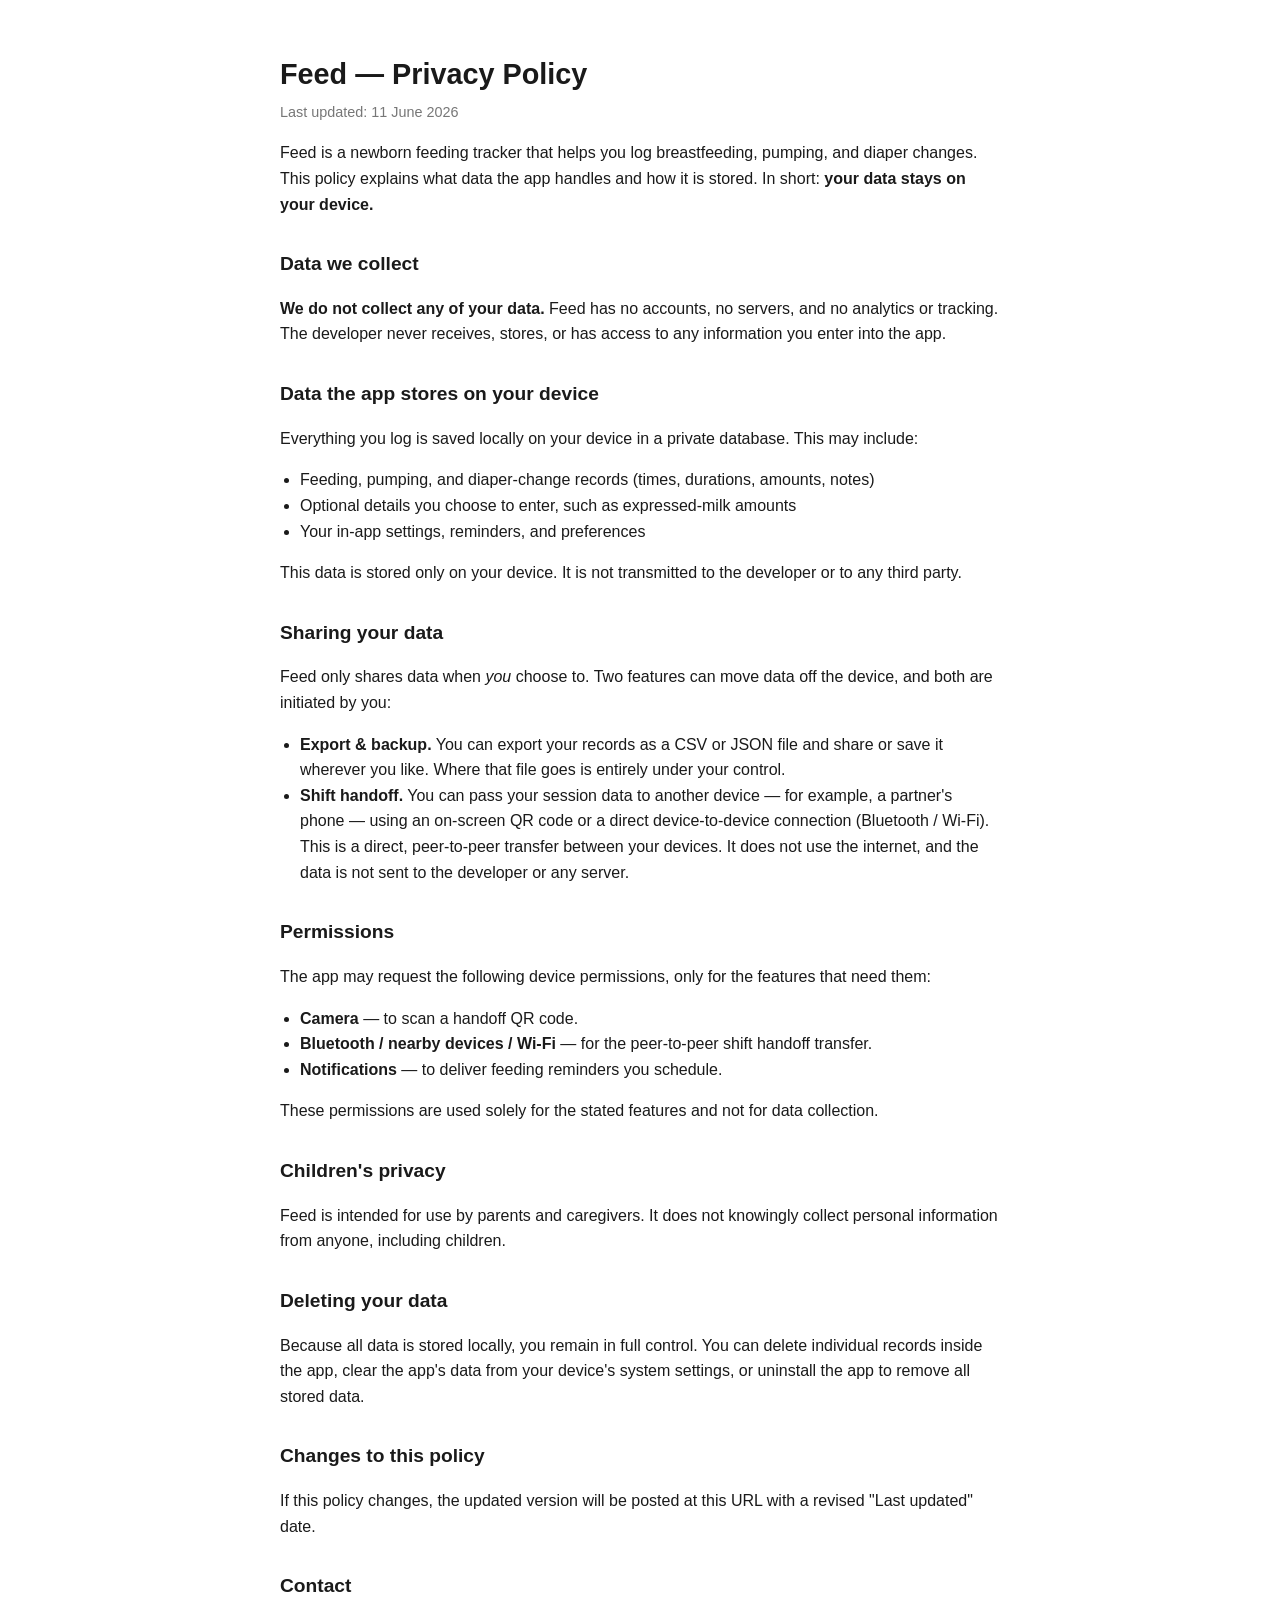
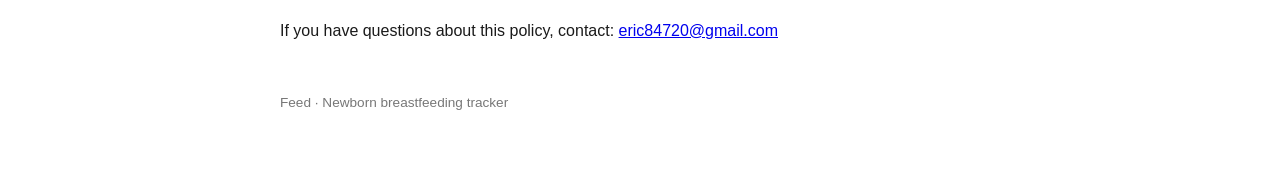
==== index.html @ eed96d65 "Add Feed privacy policy" ====
<!DOCTYPE html>
<html lang="en">
<head>
  <meta charset="utf-8" />
  <meta name="viewport" content="width=device-width, initial-scale=1" />
  <title>Feed — Privacy Policy</title>
  <style>
    :root { color-scheme: light dark; }
    body {
      font-family: -apple-system, BlinkMacSystemFont, "Segoe UI", Roboto, Helvetica, Arial, sans-serif;
      line-height: 1.6;
      max-width: 720px;
      margin: 0 auto;
      padding: 2rem 1.25rem 4rem;
      color: #1a1a1a;
      background: #ffffff;
    }
    @media (prefers-color-scheme: dark) {
      body { color: #e6e6e6; background: #161616; }
      a { color: #8ab4f8; }
      code { background: #2a2a2a; }
    }
    h1 { font-size: 1.8rem; margin-bottom: 0.25rem; }
    h2 { font-size: 1.2rem; margin-top: 2rem; }
    .updated { color: #777; font-size: 0.9rem; margin-top: 0; }
    code { background: #f0f0f0; padding: 0.1rem 0.3rem; border-radius: 4px; font-size: 0.9em; }
    ul { padding-left: 1.25rem; }
    footer { margin-top: 3rem; font-size: 0.85rem; color: #777; }
  </style>
</head>
<body>
  <h1>Feed — Privacy Policy</h1>
  <p class="updated">Last updated: 11 June 2026</p>

  <p>
    Feed is a newborn feeding tracker that helps you log breastfeeding,
    pumping, and diaper changes. This policy explains what data the app
    handles and how it is stored. In short: <strong>your data stays on your
    device.</strong>
  </p>

  <h2>Data we collect</h2>
  <p>
    <strong>We do not collect any of your data.</strong> Feed has no accounts,
    no servers, and no analytics or tracking. The developer never receives,
    stores, or has access to any information you enter into the app.
  </p>

  <h2>Data the app stores on your device</h2>
  <p>
    Everything you log is saved locally on your device in a private database.
    This may include:
  </p>
  <ul>
    <li>Feeding, pumping, and diaper-change records (times, durations, amounts, notes)</li>
    <li>Optional details you choose to enter, such as expressed-milk amounts</li>
    <li>Your in-app settings, reminders, and preferences</li>
  </ul>
  <p>
    This data is stored only on your device. It is not transmitted to the
    developer or to any third party.
  </p>

  <h2>Sharing your data</h2>
  <p>
    Feed only shares data when <em>you</em> choose to. Two features can move
    data off the device, and both are initiated by you:
  </p>
  <ul>
    <li>
      <strong>Export &amp; backup.</strong> You can export your records as a
      CSV or JSON file and share or save it wherever you like. Where that file
      goes is entirely under your control.
    </li>
    <li>
      <strong>Shift handoff.</strong> You can pass your session data to another
      device — for example, a partner's phone — using an on-screen QR code or a
      direct device-to-device connection (Bluetooth / Wi-Fi). This is a direct,
      peer-to-peer transfer between your devices. It does not use the internet,
      and the data is not sent to the developer or any server.
    </li>
  </ul>

  <h2>Permissions</h2>
  <p>The app may request the following device permissions, only for the features that need them:</p>
  <ul>
    <li><strong>Camera</strong> — to scan a handoff QR code.</li>
    <li><strong>Bluetooth / nearby devices / Wi-Fi</strong> — for the peer-to-peer shift handoff transfer.</li>
    <li><strong>Notifications</strong> — to deliver feeding reminders you schedule.</li>
  </ul>
  <p>These permissions are used solely for the stated features and not for data collection.</p>

  <h2>Children's privacy</h2>
  <p>
    Feed is intended for use by parents and caregivers. It does not knowingly
    collect personal information from anyone, including children.
  </p>

  <h2>Deleting your data</h2>
  <p>
    Because all data is stored locally, you remain in full control. You can
    delete individual records inside the app, clear the app's data from your
    device's system settings, or uninstall the app to remove all stored data.
  </p>

  <h2>Changes to this policy</h2>
  <p>
    If this policy changes, the updated version will be posted at this URL with
    a revised "Last updated" date.
  </p>

  <h2>Contact</h2>
  <p>
    If you have questions about this policy, contact:
    <a href="mailto:eric84720@gmail.com">eric84720@gmail.com</a>
  </p>

  <footer>
    Feed &middot; Newborn breastfeeding tracker
  </footer>
</body>
</html>
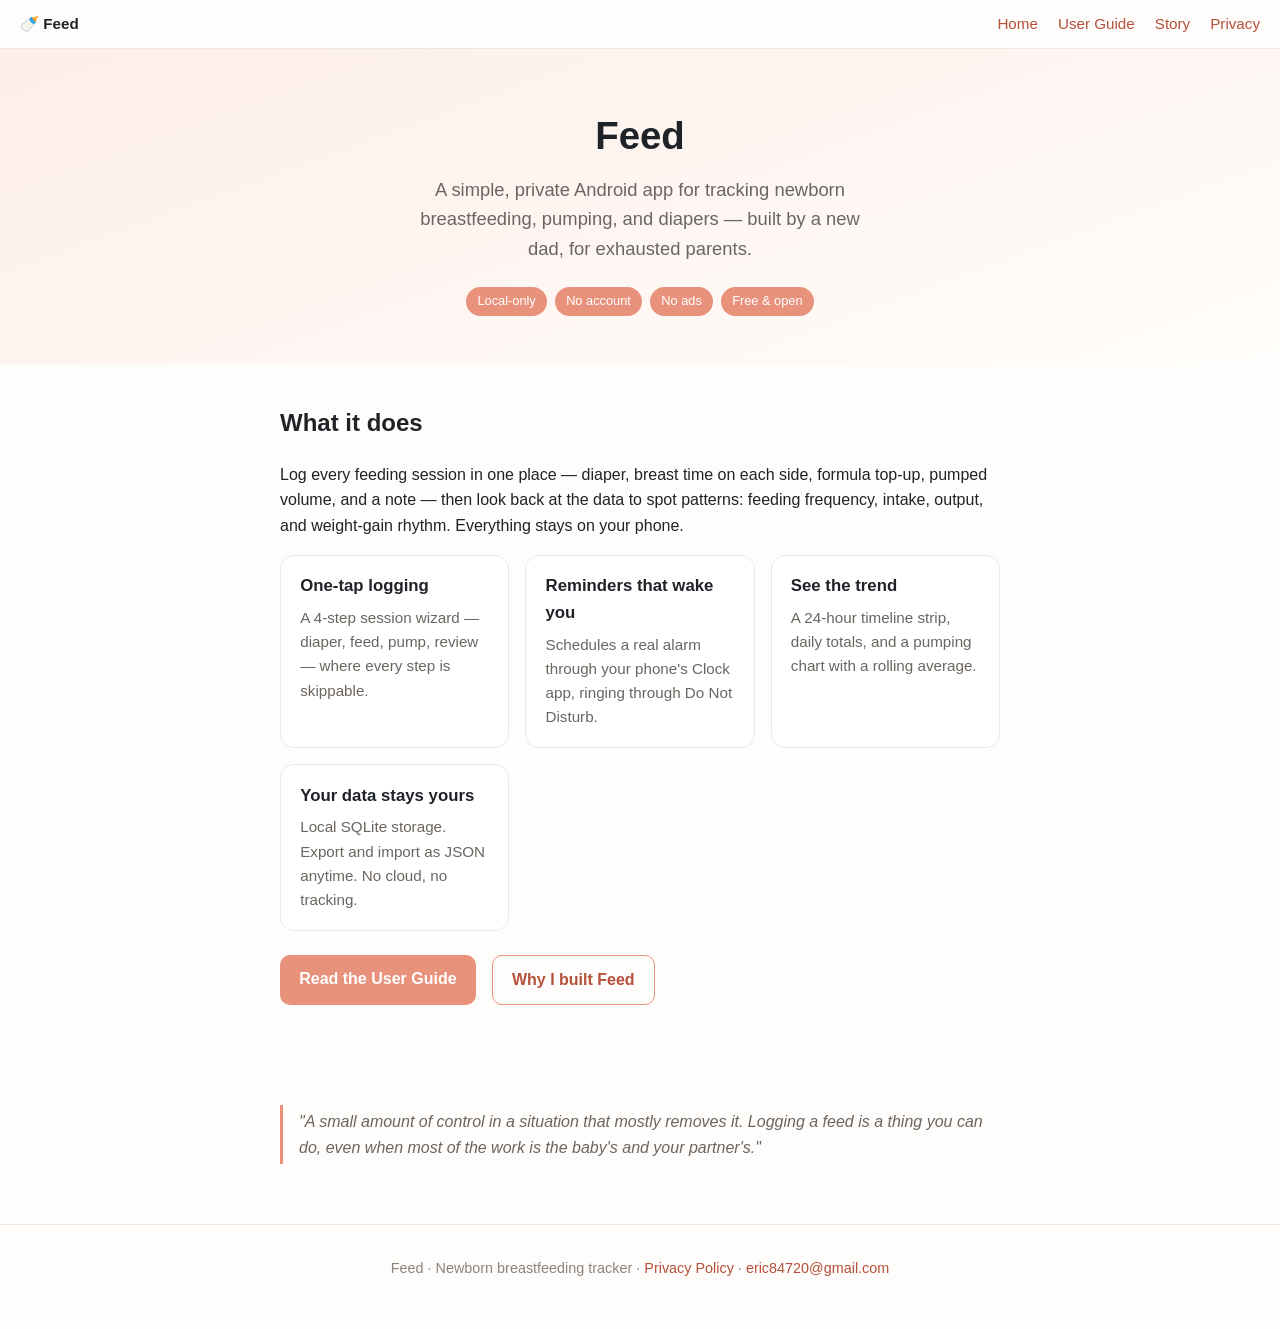
==== commit 0860cda0: "Add landing page, user guide, and story; move privacy to /privacy.html" ====
--- a/index.html
+++ b/index.html
@@ -3,120 +3,117 @@
 <head>
   <meta charset="utf-8" />
   <meta name="viewport" content="width=device-width, initial-scale=1" />
-  <title>Feed — Privacy Policy</title>
+  <title>Feed — Newborn breastfeeding tracker</title>
+  <meta name="description" content="Feed is a simple, private Android app for tracking newborn breastfeeding, pumping, and diapers. Local-only, no account, no ads." />
   <style>
-    :root { color-scheme: light dark; }
+    :root { color-scheme: light dark; --accent: #e8927c; --accent-ink: #b5503a; }
+    * { box-sizing: border-box; }
     body {
       font-family: -apple-system, BlinkMacSystemFont, "Segoe UI", Roboto, Helvetica, Arial, sans-serif;
-      line-height: 1.6;
-      max-width: 720px;
-      margin: 0 auto;
-      padding: 2rem 1.25rem 4rem;
-      color: #1a1a1a;
-      background: #ffffff;
+      line-height: 1.6; margin: 0; color: #1f2328; background: #fffdfb;
     }
     @media (prefers-color-scheme: dark) {
-      body { color: #e6e6e6; background: #161616; }
-      a { color: #8ab4f8; }
-      code { background: #2a2a2a; }
+      body { color: #e6e6e6; background: #141312; }
+      a { color: #f0a892; }
+      .card { background: #1f1d1b !important; border-color: #2c2926 !important; }
+      header.hero { background: linear-gradient(160deg, #241b18, #141312) !important; }
+      nav.top { background: rgba(20,19,18,.85) !important; border-color: #2c2926 !important; }
     }
-    h1 { font-size: 1.8rem; margin-bottom: 0.25rem; }
-    h2 { font-size: 1.2rem; margin-top: 2rem; }
-    .updated { color: #777; font-size: 0.9rem; margin-top: 0; }
-    code { background: #f0f0f0; padding: 0.1rem 0.3rem; border-radius: 4px; font-size: 0.9em; }
-    ul { padding-left: 1.25rem; }
-    footer { margin-top: 3rem; font-size: 0.85rem; color: #777; }
+    a { color: var(--accent-ink); text-decoration: none; }
+    a:hover { text-decoration: underline; }
+    nav.top {
+      position: sticky; top: 0; z-index: 10;
+      display: flex; gap: 1.25rem; align-items: center;
+      padding: .75rem 1.25rem; border-bottom: 1px solid #efe7e2;
+      background: rgba(255,253,251,.85); backdrop-filter: blur(8px);
+      font-size: .95rem;
+    }
+    nav.top .brand { font-weight: 700; margin-right: auto; }
+    .wrap { max-width: 760px; margin: 0 auto; padding: 0 1.25rem; }
+    header.hero {
+      text-align: center; padding: 3.5rem 1.25rem 3rem;
+      background: linear-gradient(160deg, #fdeee8, #fffdfb);
+    }
+    header.hero h1 { font-size: 2.4rem; margin: 0 0 .5rem; }
+    header.hero p.tag { font-size: 1.15rem; color: #6b6560; margin: 0 auto; max-width: 30rem; }
+    @media (prefers-color-scheme: dark) { header.hero p.tag { color: #a8a29c; } }
+    .pills { margin: 1.5rem 0 0; display: flex; gap: .5rem; flex-wrap: wrap; justify-content: center; }
+    .pill { font-size: .8rem; padding: .25rem .7rem; border-radius: 999px; background: var(--accent); color: #fff; }
+    section { padding: 2.5rem 0; }
+    h2 { font-size: 1.5rem; margin-top: 0; }
+    .features { display: grid; grid-template-columns: repeat(auto-fit, minmax(220px, 1fr)); gap: 1rem; }
+    .card { border: 1px solid #efe7e2; border-radius: 14px; padding: 1.1rem 1.2rem; background: #fff; }
+    .card h3 { margin: 0 0 .35rem; font-size: 1.05rem; }
+    .card p { margin: 0; color: #6b6560; font-size: .95rem; }
+    @media (prefers-color-scheme: dark) { .card p { color: #a8a29c; } }
+    .cta { display: flex; gap: 1rem; flex-wrap: wrap; margin-top: 1.5rem; }
+    .btn { display: inline-block; padding: .7rem 1.2rem; border-radius: 10px; font-weight: 600; }
+    .btn.primary { background: var(--accent); color: #fff; }
+    .btn.ghost { border: 1px solid var(--accent); color: var(--accent-ink); }
+    footer { border-top: 1px solid #efe7e2; padding: 2rem 1.25rem 3rem; text-align: center; color: #8a847e; font-size: .9rem; }
+    @media (prefers-color-scheme: dark) { footer, nav.top { border-color: #2c2926; } footer { color: #8a847e; } }
+    blockquote { border-left: 3px solid var(--accent); margin: 1.25rem 0; padding: .25rem 0 .25rem 1rem; color: #6b6560; font-style: italic; }
   </style>
 </head>
 <body>
-  <h1>Feed — Privacy Policy</h1>
-  <p class="updated">Last updated: 11 June 2026</p>
+  <nav class="top">
+    <span class="brand">🍼 Feed</span>
+    <a href="index.html">Home</a>
+    <a href="guide.html">User Guide</a>
+    <a href="story.html">Story</a>
+    <a href="privacy.html">Privacy</a>
+  </nav>
 
-  <p>
-    Feed is a newborn feeding tracker that helps you log breastfeeding,
-    pumping, and diaper changes. This policy explains what data the app
-    handles and how it is stored. In short: <strong>your data stays on your
-    device.</strong>
-  </p>
+  <header class="hero">
+    <h1>Feed</h1>
+    <p class="tag">A simple, private Android app for tracking newborn breastfeeding, pumping, and diapers — built by a new dad, for exhausted parents.</p>
+    <div class="pills">
+      <span class="pill">Local-only</span>
+      <span class="pill">No account</span>
+      <span class="pill">No ads</span>
+      <span class="pill">Free &amp; open</span>
+    </div>
+  </header>
 
-  <h2>Data we collect</h2>
-  <p>
-    <strong>We do not collect any of your data.</strong> Feed has no accounts,
-    no servers, and no analytics or tracking. The developer never receives,
-    stores, or has access to any information you enter into the app.
-  </p>
+  <div class="wrap">
+    <section>
+      <h2>What it does</h2>
+      <p>Log every feeding session in one place — diaper, breast time on each side, formula top-up, pumped volume, and a note — then look back at the data to spot patterns: feeding frequency, intake, output, and weight-gain rhythm. Everything stays on your phone.</p>
 
-  <h2>Data the app stores on your device</h2>
-  <p>
-    Everything you log is saved locally on your device in a private database.
-    This may include:
-  </p>
-  <ul>
-    <li>Feeding, pumping, and diaper-change records (times, durations, amounts, notes)</li>
-    <li>Optional details you choose to enter, such as expressed-milk amounts</li>
-    <li>Your in-app settings, reminders, and preferences</li>
-  </ul>
-  <p>
-    This data is stored only on your device. It is not transmitted to the
-    developer or to any third party.
-  </p>
+      <div class="features">
+        <div class="card">
+          <h3>One-tap logging</h3>
+          <p>A 4-step session wizard — diaper, feed, pump, review — where every step is skippable.</p>
+        </div>
+        <div class="card">
+          <h3>Reminders that wake you</h3>
+          <p>Schedules a real alarm through your phone's Clock app, ringing through Do Not Disturb.</p>
+        </div>
+        <div class="card">
+          <h3>See the trend</h3>
+          <p>A 24-hour timeline strip, daily totals, and a pumping chart with a rolling average.</p>
+        </div>
+        <div class="card">
+          <h3>Your data stays yours</h3>
+          <p>Local SQLite storage. Export and import as JSON anytime. No cloud, no tracking.</p>
+        </div>
+      </div>
 
-  <h2>Sharing your data</h2>
-  <p>
-    Feed only shares data when <em>you</em> choose to. Two features can move
-    data off the device, and both are initiated by you:
-  </p>
-  <ul>
-    <li>
-      <strong>Export &amp; backup.</strong> You can export your records as a
-      CSV or JSON file and share or save it wherever you like. Where that file
-      goes is entirely under your control.
-    </li>
-    <li>
-      <strong>Shift handoff.</strong> You can pass your session data to another
-      device — for example, a partner's phone — using an on-screen QR code or a
-      direct device-to-device connection (Bluetooth / Wi-Fi). This is a direct,
-      peer-to-peer transfer between your devices. It does not use the internet,
-      and the data is not sent to the developer or any server.
-    </li>
-  </ul>
+      <div class="cta">
+        <a class="btn primary" href="guide.html">Read the User Guide</a>
+        <a class="btn ghost" href="story.html">Why I built Feed</a>
+      </div>
+    </section>
 
-  <h2>Permissions</h2>
-  <p>The app may request the following device permissions, only for the features that need them:</p>
-  <ul>
-    <li><strong>Camera</strong> — to scan a handoff QR code.</li>
-    <li><strong>Bluetooth / nearby devices / Wi-Fi</strong> — for the peer-to-peer shift handoff transfer.</li>
-    <li><strong>Notifications</strong> — to deliver feeding reminders you schedule.</li>
-  </ul>
-  <p>These permissions are used solely for the stated features and not for data collection.</p>
-
-  <h2>Children's privacy</h2>
-  <p>
-    Feed is intended for use by parents and caregivers. It does not knowingly
-    collect personal information from anyone, including children.
-  </p>
-
-  <h2>Deleting your data</h2>
-  <p>
-    Because all data is stored locally, you remain in full control. You can
-    delete individual records inside the app, clear the app's data from your
-    device's system settings, or uninstall the app to remove all stored data.
-  </p>
-
-  <h2>Changes to this policy</h2>
-  <p>
-    If this policy changes, the updated version will be posted at this URL with
-    a revised "Last updated" date.
-  </p>
-
-  <h2>Contact</h2>
-  <p>
-    If you have questions about this policy, contact:
-    <a href="mailto:eric84720@gmail.com">eric84720@gmail.com</a>
-  </p>
+    <section>
+      <blockquote>"A small amount of control in a situation that mostly removes it. Logging a feed is a thing you can <em>do</em>, even when most of the work is the baby's and your partner's."</blockquote>
+    </section>
+  </div>
 
   <footer>
-    Feed &middot; Newborn breastfeeding tracker
+    Feed &middot; Newborn breastfeeding tracker &middot;
+    <a href="privacy.html">Privacy Policy</a> &middot;
+    <a href="mailto:eric84720@gmail.com">eric84720@gmail.com</a>
   </footer>
 </body>
 </html>
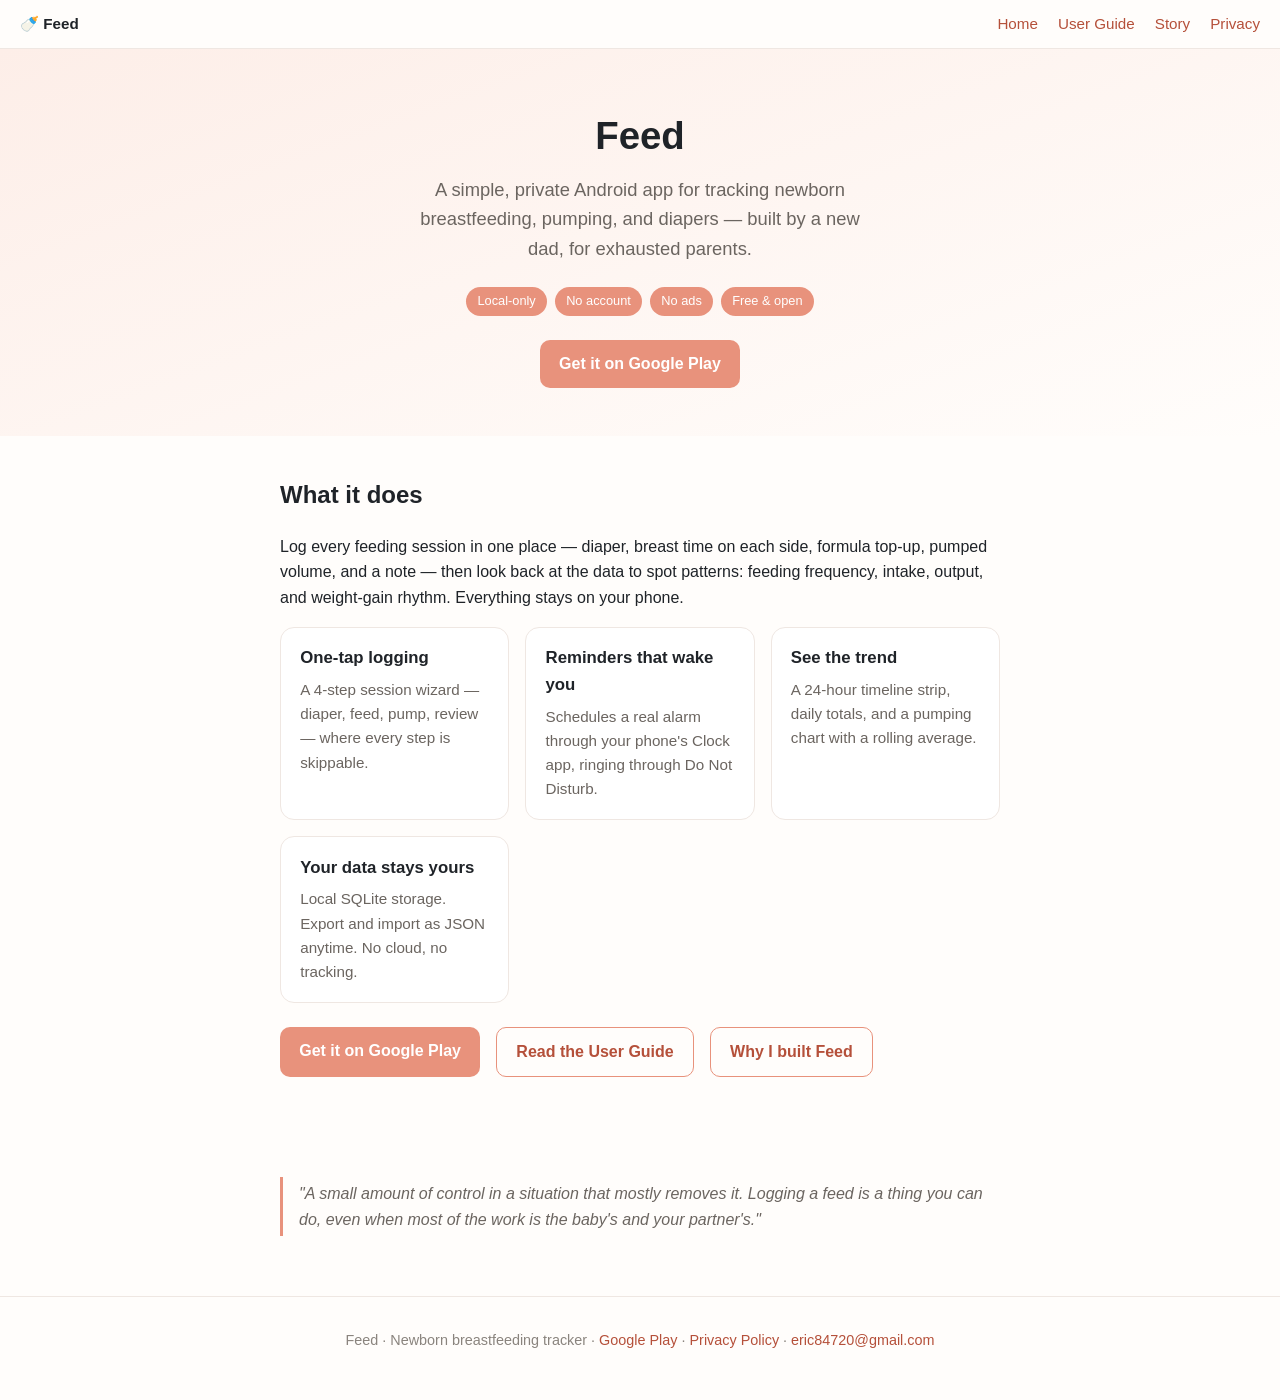
==== commit 73f3a557: "Add Google Play link to landing, guide, and story pages" ====
--- a/index.html
+++ b/index.html
@@ -73,6 +73,9 @@
       <span class="pill">No ads</span>
       <span class="pill">Free &amp; open</span>
     </div>
+    <div class="cta" style="justify-content: center;">
+      <a class="btn primary" href="https://play.google.com/store/apps/details?id=com.jiamingfeng.feed">Get it on Google Play</a>
+    </div>
   </header>
 
   <div class="wrap">
@@ -100,7 +103,8 @@
       </div>
 
       <div class="cta">
-        <a class="btn primary" href="guide.html">Read the User Guide</a>
+        <a class="btn primary" href="https://play.google.com/store/apps/details?id=com.jiamingfeng.feed">Get it on Google Play</a>
+        <a class="btn ghost" href="guide.html">Read the User Guide</a>
         <a class="btn ghost" href="story.html">Why I built Feed</a>
       </div>
     </section>
@@ -112,6 +116,7 @@
 
   <footer>
     Feed &middot; Newborn breastfeeding tracker &middot;
+    <a href="https://play.google.com/store/apps/details?id=com.jiamingfeng.feed">Google Play</a> &middot;
     <a href="privacy.html">Privacy Policy</a> &middot;
     <a href="mailto:eric84720@gmail.com">eric84720@gmail.com</a>
   </footer>
